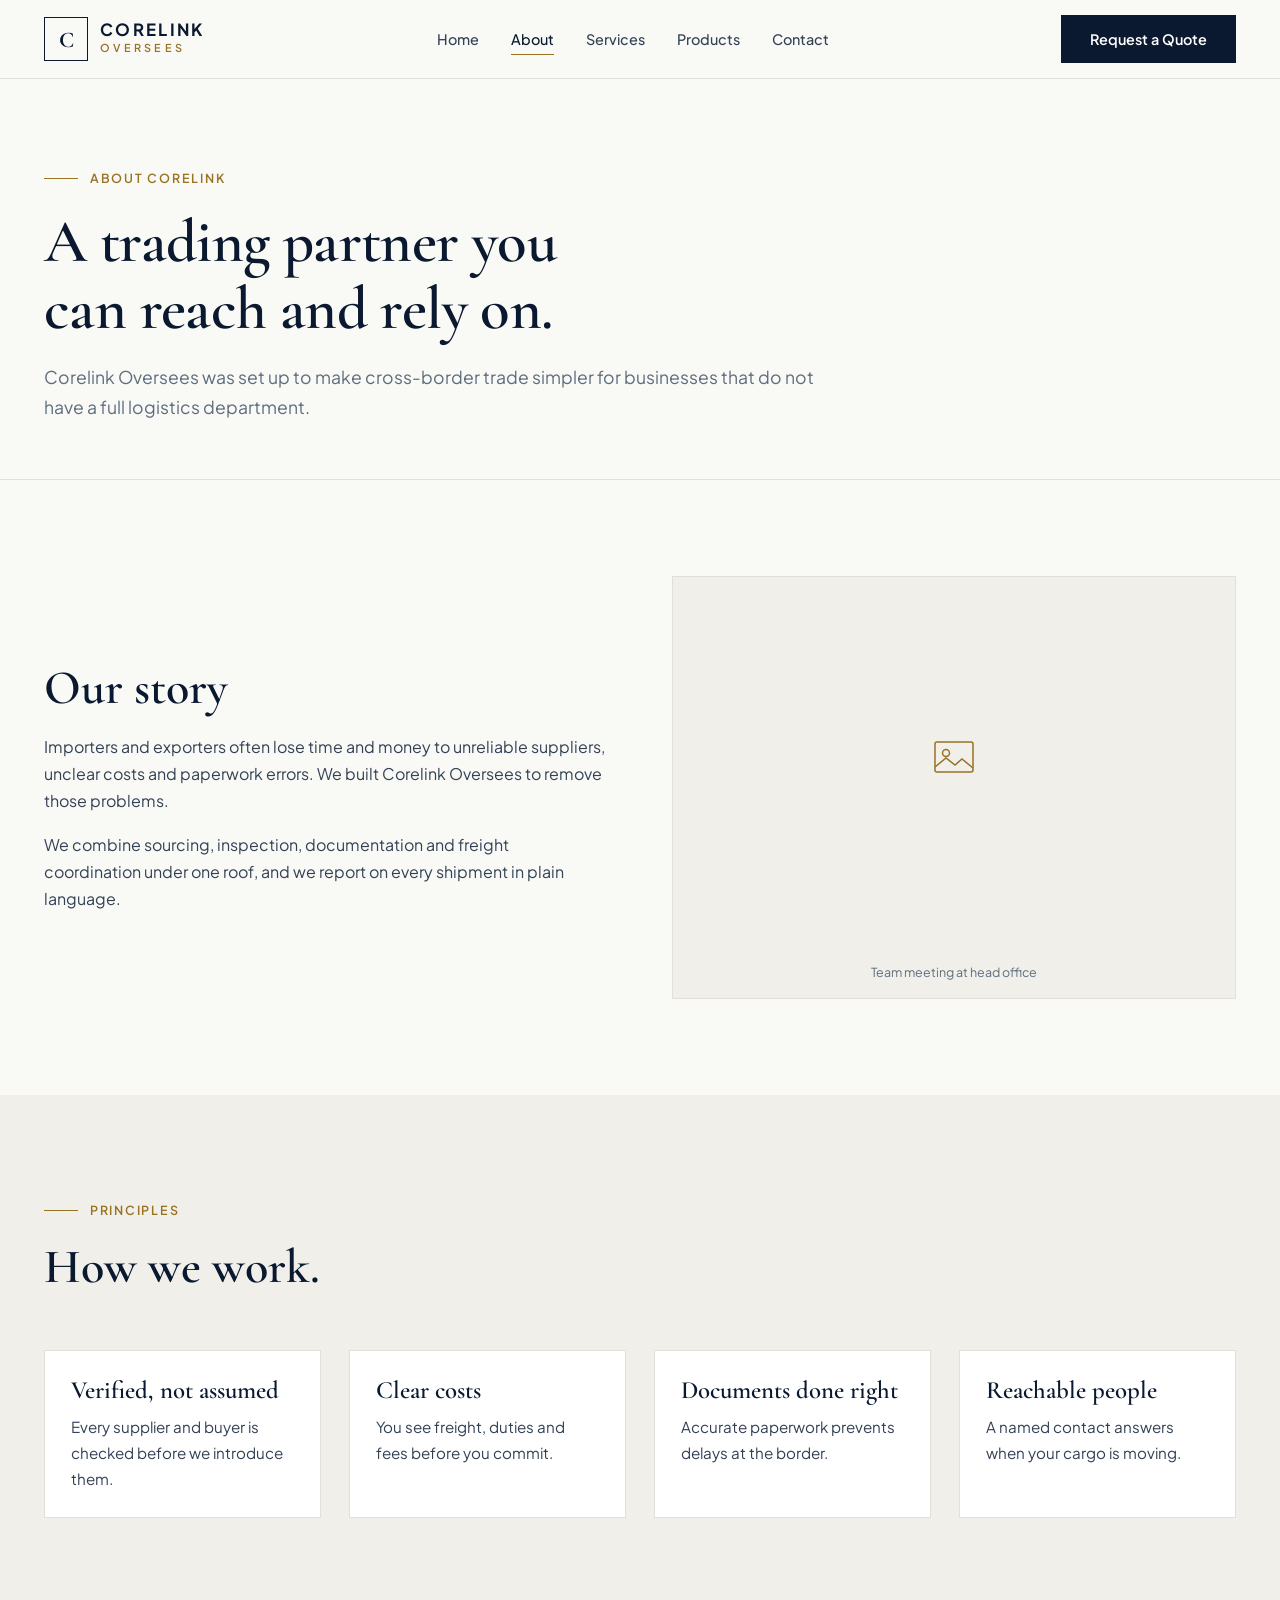
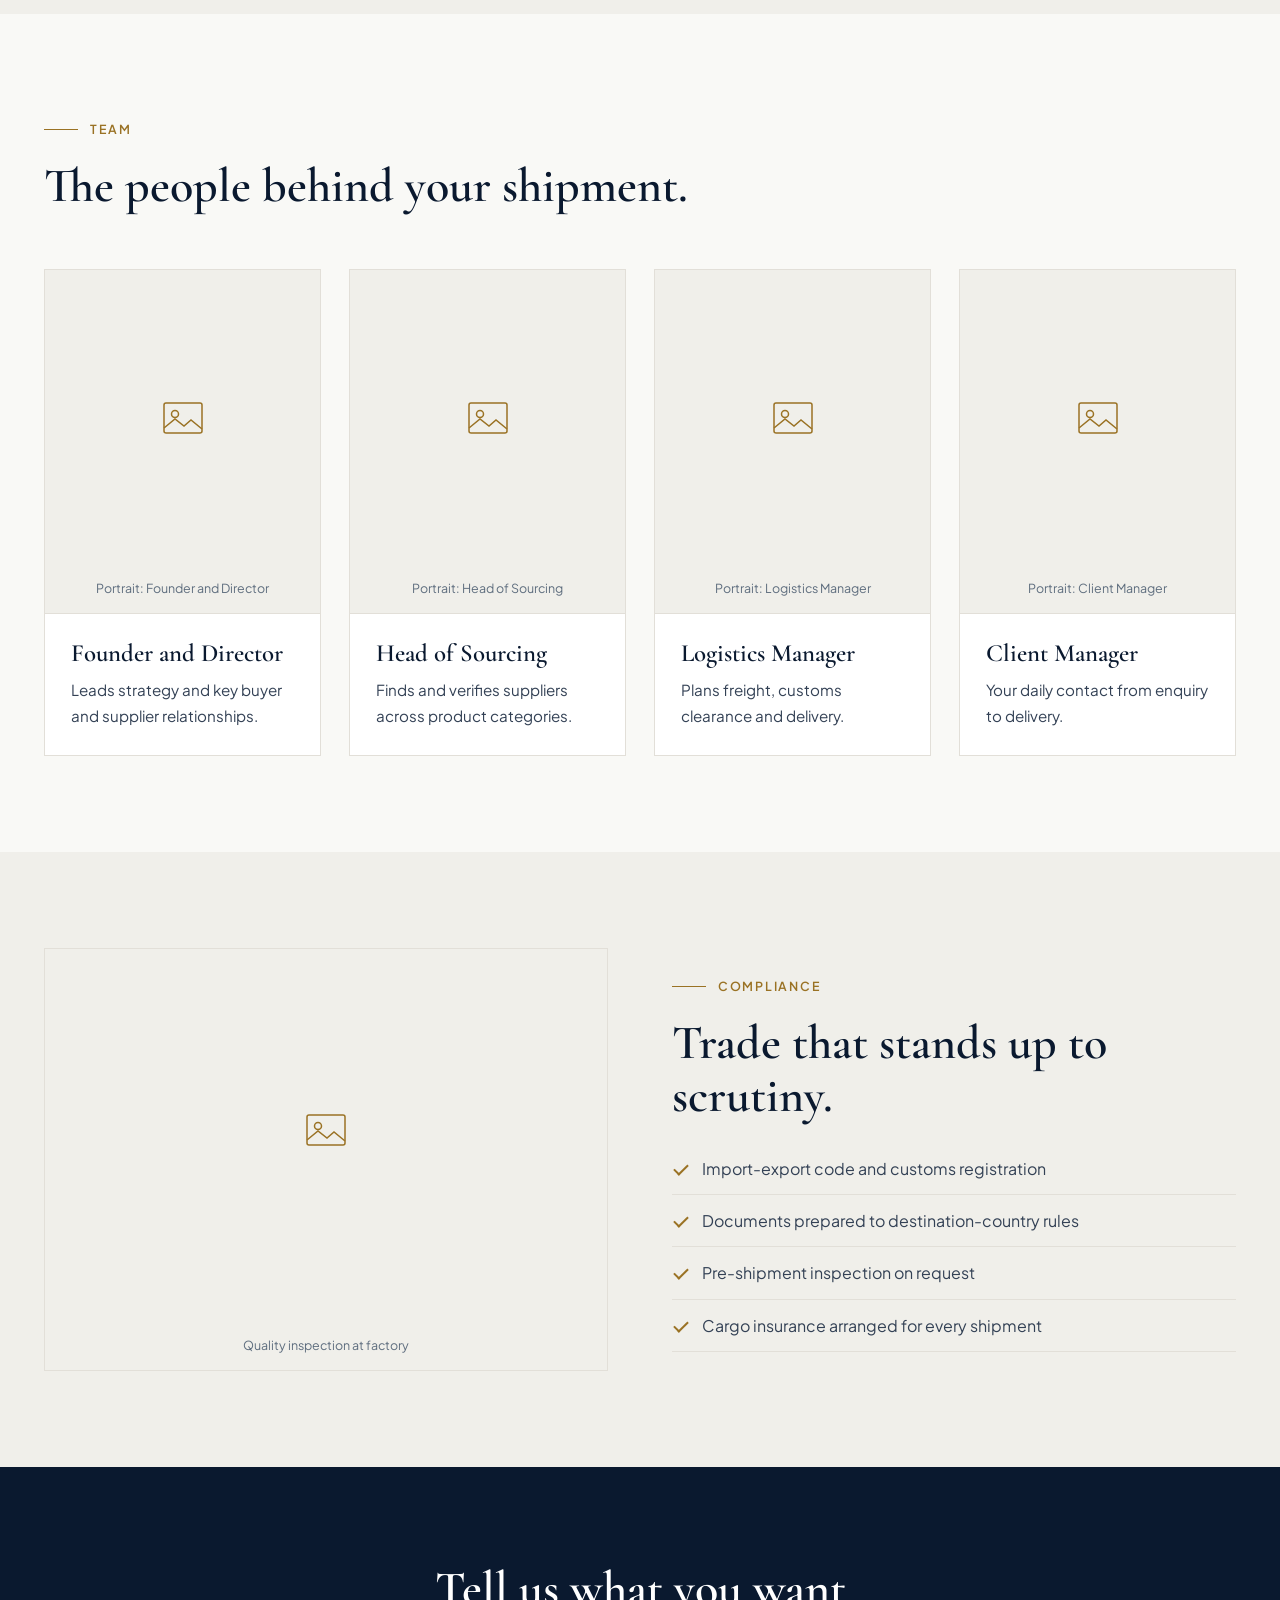
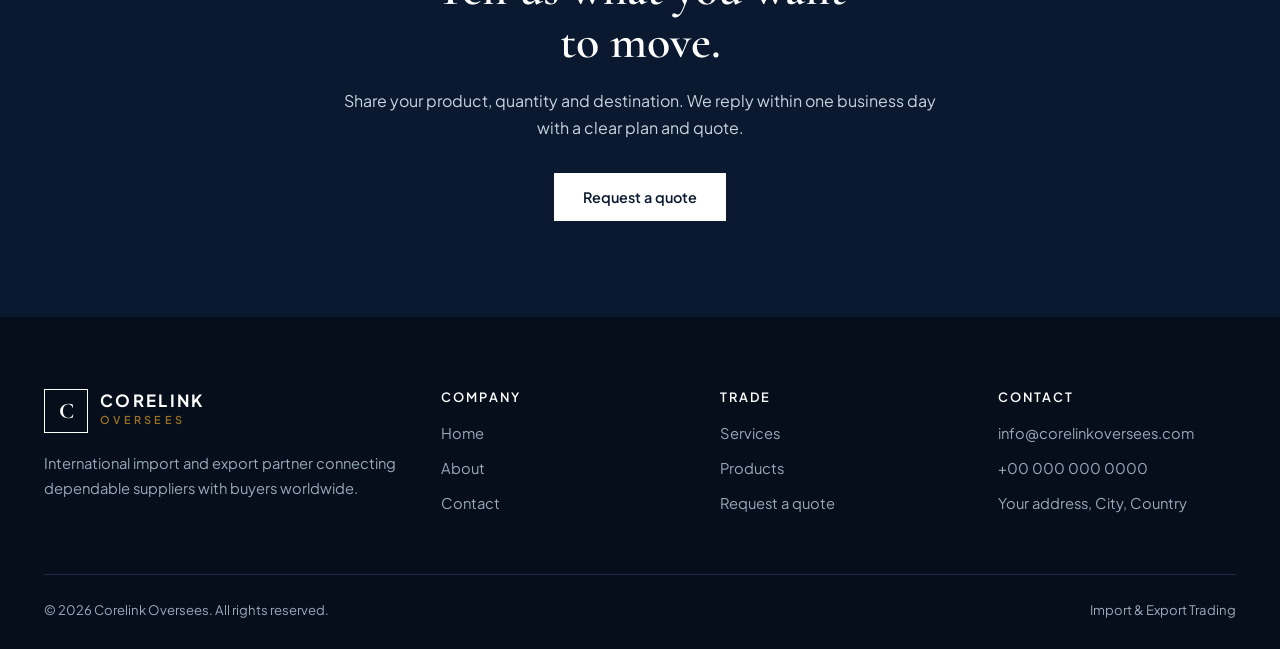
==== about.html @ 9d37d99a "Add Corelink Oversees multi-page website" ====
<!DOCTYPE html>
<html lang="en"><head><meta charset="UTF-8"><meta name="viewport" content="width=device-width,initial-scale=1">
<title>About | Corelink Oversees</title><meta name="description" content="Learn how Corelink Oversees helps businesses buy and sell across borders with verified partners and clear costs.">
<meta property="og:title" content="About | Corelink Oversees"><meta property="og:description" content="Learn how Corelink Oversees helps businesses buy and sell across borders with verified partners and clear costs."><meta property="og:type" content="website">
<link rel="preconnect" href="https://fonts.googleapis.com"><link rel="preconnect" href="https://fonts.gstatic.com" crossorigin>
<link href="https://fonts.googleapis.com/css2?family=Cormorant+Garamond:ital,wght@0,500;0,600;0,700;1,500;1,600&family=Plus+Jakarta+Sans:wght@400;500;600;700&display=swap" rel="stylesheet">
<link rel="stylesheet" href="assets/style.css"></head><body><header class="site-header"><div class="container nav">
<a href="index.html" class="brand" aria-label="Corelink Oversees home"><span class="brand-logo">C</span><span><span class="brand-title">CORELINK</span><span class="brand-sub">Oversees</span></span></a>
<nav aria-label="Main"><ul class="nav-links" id="navLinks"><li><a href="index.html">Home</a></li><li><a href="about.html" class=active aria-current=page>About</a></li><li><a href="services.html">Services</a></li><li><a href="products.html">Products</a></li><li><a href="contact.html">Contact</a></li></ul></nav>
<a href="contact.html" class="btn btn-navy nav-cta">Request a Quote</a>
<button class="menu-toggle" aria-label="Toggle menu" aria-expanded="false"><span></span><span></span></button></div></header><main><section class="page-hero"><div class="container"><span class="eyebrow">About Corelink</span><h1>A trading partner you can reach and rely on.</h1><p class="lead">Corelink Oversees was set up to make cross-border trade simpler for businesses that do not have a full logistics department.</p></div></section>
<section><div class="container split"><div><h2>Our story</h2><p style="margin-top:18px">Importers and exporters often lose time and money to unreliable suppliers, unclear costs and paperwork errors. We built Corelink Oversees to remove those problems.</p><p>We combine sourcing, inspection, documentation and freight coordination under one roof, and we report on every shipment in plain language.</p></div><figure class="ph r43" data-label="Team meeting at head office" role="img" aria-label="Image placeholder: Team meeting at head office"></figure></div></section>
<section class="alt"><div class="container"><div class="head"><span class="eyebrow">Principles</span><h2>How we work.</h2></div><div class="grid"><article class="card"><div class="card-body"><h3>Verified, not assumed</h3><p>Every supplier and buyer is checked before we introduce them.</p></div></article><article class="card"><div class="card-body"><h3>Clear costs</h3><p>You see freight, duties and fees before you commit.</p></div></article><article class="card"><div class="card-body"><h3>Documents done right</h3><p>Accurate paperwork prevents delays at the border.</p></div></article><article class="card"><div class="card-body"><h3>Reachable people</h3><p>A named contact answers when your cargo is moving.</p></div></article></div></div></section>
<section><div class="container"><div class="head"><span class="eyebrow">Team</span><h2>The people behind your shipment.</h2></div>
<div class="grid"><article class="card"><figure class="ph r45" data-label="Portrait: Founder and Director" role="img" aria-label="Image placeholder: Portrait: Founder and Director"></figure><div class="card-body"><h3>Founder and Director</h3><p>Leads strategy and key buyer and supplier relationships.</p></div></article><article class="card"><figure class="ph r45" data-label="Portrait: Head of Sourcing" role="img" aria-label="Image placeholder: Portrait: Head of Sourcing"></figure><div class="card-body"><h3>Head of Sourcing</h3><p>Finds and verifies suppliers across product categories.</p></div></article><article class="card"><figure class="ph r45" data-label="Portrait: Logistics Manager" role="img" aria-label="Image placeholder: Portrait: Logistics Manager"></figure><div class="card-body"><h3>Logistics Manager</h3><p>Plans freight, customs clearance and delivery.</p></div></article><article class="card"><figure class="ph r45" data-label="Portrait: Client Manager" role="img" aria-label="Image placeholder: Portrait: Client Manager"></figure><div class="card-body"><h3>Client Manager</h3><p>Your daily contact from enquiry to delivery.</p></div></article></div></div></section>
<section class="alt"><div class="container split"><div><figure class="ph r43" data-label="Quality inspection at factory" role="img" aria-label="Image placeholder: Quality inspection at factory"></figure></div><div><span class="eyebrow">Compliance</span><h2>Trade that stands up to scrutiny.</h2><ul class="checks" style="margin-top:20px"><li>Import-export code and customs registration</li><li>Documents prepared to destination-country rules</li><li>Pre-shipment inspection on request</li><li>Cargo insurance arranged for every shipment</li></ul></div></div></section><section class="cta"><div class="container"><h2>Tell us what you want to move.</h2><p>Share your product, quantity and destination. We reply within one business day with a clear plan and quote.</p><a class="btn btn-light" href="contact.html">Request a quote</a></div></section></main><footer><div class="container"><div class="foot">
<div><a href="index.html" class="brand"><span class="brand-logo">C</span><span><span class="brand-title">CORELINK</span><span class="brand-sub">Oversees</span></span></a>
<p style="margin-top:18px;max-width:34ch">International import and export partner connecting dependable suppliers with buyers worldwide.</p></div>
<div><h4>Company</h4><ul><li><a href="index.html">Home</a></li><li><a href="about.html">About</a></li><li><a href="contact.html">Contact</a></li></ul></div>
<div><h4>Trade</h4><ul><li><a href="services.html">Services</a></li><li><a href="products.html">Products</a></li><li><a href="contact.html">Request a quote</a></li></ul></div>
<div><h4>Contact</h4><ul><li>info@corelinkoversees.com</li><li>+00 000 000 0000</li><li>Your address, City, Country</li></ul></div></div>
<div class="legal"><span>&copy; 2026 Corelink Oversees. All rights reserved.</span><span>Import &amp; Export Trading</span></div></div></footer>
<script src="assets/main.js"></script></body></html>
---- assets/style.css ----
:root{--bg:#F9F9F6;--surface:#fff;--subtle:#F0EFEA;--navy:#0A192F;--navy-deep:#050E1A;--body:#334155;--muted:#5E6D7E;--gold:#9A7224;--gold-light:#B88A2E;--gold-wash:#F5EEDB;--line:#E2DFD8;--serif:'Cormorant Garamond',Georgia,serif;--sans:'Plus Jakarta Sans',system-ui,-apple-system,'Segoe UI',Roboto,sans-serif;--max:1240px;--ease:cubic-bezier(.16,1,.3,1)}
*{box-sizing:border-box;margin:0;padding:0}html{scroll-behavior:smooth}
body{font-family:var(--sans);background:var(--bg);color:var(--body);line-height:1.7;font-size:16px;-webkit-font-smoothing:antialiased}
img{max-width:100%;display:block}a{color:inherit;text-decoration:none}ul{list-style:none}
:focus-visible{outline:2px solid var(--gold);outline-offset:3px}
.container{width:100%;max-width:var(--max);margin:0 auto;padding:0 24px}
h1,h2,h3{font-family:var(--serif);color:var(--navy);line-height:1.1;font-weight:600}
h1{font-size:clamp(2.6rem,6vw,4.6rem);letter-spacing:-.01em}h2{font-size:clamp(2rem,4vw,3rem)}h3{font-size:1.55rem}
p+p{margin-top:1rem}.lead{font-size:1.1rem;color:var(--muted);max-width:60ch}
.eyebrow{display:inline-flex;align-items:center;gap:12px;font-size:.78rem;font-weight:600;letter-spacing:.14em;text-transform:uppercase;color:var(--gold);margin-bottom:20px}
.eyebrow::before{content:"";width:34px;height:1px;background:var(--gold)}
.gold{color:var(--gold);font-style:italic}
.btn{display:inline-block;padding:14px 28px;font:600 .9rem var(--sans);border:1px solid var(--navy);cursor:pointer;transition:all .3s var(--ease);background:none}
.btn-navy{background:var(--navy);color:#fff}.btn-navy:hover{background:var(--gold);border-color:var(--gold)}
.btn-outline{color:var(--navy)}.btn-outline:hover{background:var(--navy);color:#fff}
.btn-light{background:#fff;color:var(--navy);border-color:#fff}.btn-light:hover{background:var(--gold);border-color:var(--gold);color:#fff}
/* header */
.site-header{position:sticky;top:0;z-index:50;background:rgba(249,249,246,.94);backdrop-filter:blur(10px);border-bottom:1px solid var(--line);transition:box-shadow .3s}
.site-header.scrolled{box-shadow:0 6px 24px rgba(10,25,47,.07)}
.nav{display:flex;align-items:center;justify-content:space-between;height:78px;gap:24px}
.brand{display:flex;align-items:center;gap:12px}
.brand-logo{width:44px;height:44px;border:1px solid var(--navy);display:grid;place-items:center;font:700 1.4rem var(--serif);color:var(--navy)}
.brand-title{display:block;font:700 1.05rem var(--sans);letter-spacing:.14em;color:var(--navy);line-height:1.1}
.brand-sub{display:block;font-size:.68rem;letter-spacing:.3em;text-transform:uppercase;color:var(--gold);font-weight:600}
.nav-links{display:flex;gap:32px}.nav-links a{font-size:.9rem;font-weight:500;color:var(--body);padding:6px 0;border-bottom:1px solid transparent;transition:.3s}
.nav-links a:hover,.nav-links a.active{color:var(--navy);border-color:var(--gold)}
.menu-toggle{display:none;background:none;border:0;width:44px;height:44px;cursor:pointer;position:relative}
.menu-toggle span{position:absolute;left:10px;right:10px;height:2px;background:var(--navy);transition:.3s}.menu-toggle span:first-child{top:18px}.menu-toggle span:last-child{top:26px}
.menu-toggle[aria-expanded=true] span:first-child{top:22px;transform:rotate(45deg)}.menu-toggle[aria-expanded=true] span:last-child{top:22px;transform:rotate(-45deg)}
/* placeholders */
.ph{position:relative;background:var(--subtle) url("data:image/svg+xml,%3Csvg xmlns='http://www.w3.org/2000/svg' width='48' height='48' fill='none' stroke='%239A7224' stroke-width='1.5'%3E%3Crect x='5' y='9' width='38' height='30' rx='2'/%3E%3Ccircle cx='16' cy='20' r='3.5'/%3E%3Cpath d='M5 34l11-9 9 7 7-6 11 9'/%3E%3C/svg%3E") center 42%/48px no-repeat;border:1px solid var(--line);overflow:hidden;min-height:200px}
.ph::after{content:attr(data-label);position:absolute;left:0;right:0;bottom:0;padding:14px 16px;font-size:.78rem;color:var(--muted);text-align:center;background:linear-gradient(transparent,rgba(240,239,234,.95) 60%)}
.ph img{position:absolute;inset:0;width:100%;height:100%;object-fit:cover}.ph:has(img)::after{display:none}
.r43{aspect-ratio:4/3}.r169{aspect-ratio:16/9}.r45{aspect-ratio:4/5}.r11{aspect-ratio:1}
/* hero */
.hero{padding:72px 0 0;border-bottom:1px solid var(--line)}
.hero-grid{display:grid;grid-template-columns:1.05fr .95fr;gap:56px;align-items:center;padding-bottom:64px}
.hero h1{margin-bottom:24px}.hero .lead{margin-bottom:34px}.btns{display:flex;gap:14px;flex-wrap:wrap}
.hero-visual{position:relative}.hero-visual .ph{aspect-ratio:4/5}
.hero-visual svg{position:absolute;right:-60px;top:-50px;width:260px;opacity:.9;pointer-events:none;animation:spin 90s linear infinite}
@keyframes spin{to{transform:rotate(360deg)}}
.ticker{display:flex;justify-content:space-between;gap:16px;flex-wrap:wrap;padding:20px 0;border-top:1px solid var(--navy);font:600 .78rem var(--sans);letter-spacing:.35em;color:var(--navy)}
.page-hero{padding:80px 0 56px;border-bottom:1px solid var(--line)}.page-hero h1{font-size:clamp(2.4rem,5vw,3.8rem);max-width:18ch}.page-hero .lead{margin-top:20px}
/* sections */
section{padding:96px 0}.alt{background:var(--subtle)}
.head{max-width:680px;margin-bottom:56px}.head h2{margin-bottom:16px}
.split{display:grid;grid-template-columns:1fr 1fr;gap:64px;align-items:center}.split.flip>:first-child{order:2}
.grid{display:grid;gap:28px;grid-template-columns:repeat(auto-fit,minmax(260px,1fr))}
.card{background:var(--surface);border:1px solid var(--line);transition:transform .3s var(--ease),border-color .3s}.card:hover{transform:translateY(-4px);border-color:var(--gold)}
.card .ph{border:0;border-bottom:1px solid var(--line)}.card-body{padding:26px}.card h3{margin-bottom:10px}.card p{font-size:.95rem}
.more{display:inline-block;margin-top:16px;font-size:.85rem;font-weight:600;color:var(--gold);border-bottom:1px solid var(--gold)}
.steps{counter-reset:s;display:grid;gap:0;grid-template-columns:repeat(auto-fit,minmax(220px,1fr));border-top:1px solid var(--navy)}
.step{padding:28px 24px 8px 0}.step::before{counter-increment:s;content:counter(s);font:600 2.4rem var(--serif);color:var(--gold);display:block;margin-bottom:8px}.step h3{font-size:1.35rem;margin-bottom:8px}.step p{font-size:.93rem}
.chips{display:flex;flex-wrap:wrap;gap:10px;margin-top:22px}.chips li{padding:7px 16px;background:var(--gold-wash);color:var(--gold);font-size:.82rem;font-weight:600;border:1px solid rgba(154,114,36,.3)}
.checks li{padding:12px 0 12px 30px;border-bottom:1px solid var(--line);position:relative}.checks li::before{content:"";position:absolute;left:2px;top:21px;width:12px;height:6px;border-left:2px solid var(--gold);border-bottom:2px solid var(--gold);transform:rotate(-45deg)}
.cta{background:var(--navy);color:#c9d3e0;text-align:center;padding:96px 0}.cta h2{color:#fff;max-width:20ch;margin:0 auto 18px}.cta p{max-width:52ch;margin:0 auto 32px}
/* contact */
.contact-grid{display:grid;grid-template-columns:1.2fr .8fr;gap:56px}
form{display:grid;gap:18px}.row{display:grid;grid-template-columns:1fr 1fr;gap:18px}
label{font-size:.85rem;font-weight:600;color:var(--navy);display:grid;gap:6px}
input,select,textarea{font:inherit;padding:13px 14px;border:1px solid var(--line);background:#fff;color:var(--navy);border-radius:0}
input:focus,select:focus,textarea:focus{outline:2px solid var(--gold);border-color:var(--gold)}
.note{font-size:.88rem;color:var(--gold);font-weight:600;min-height:1.4em}
.info li{padding:18px 0;border-bottom:1px solid var(--line)}.info strong{display:block;color:var(--navy);font-family:var(--serif);font-size:1.25rem}
/* footer */
footer{background:var(--navy-deep);color:#9aa8bb;padding:72px 0 28px;font-size:.92rem}
.foot{display:grid;grid-template-columns:1.5fr 1fr 1fr 1fr;gap:40px;padding-bottom:48px}
footer h4{color:#fff;font:600 .8rem var(--sans);letter-spacing:.16em;text-transform:uppercase;margin-bottom:16px}footer li{margin-bottom:10px}footer a:hover{color:var(--gold-light)}
footer .brand-title{color:#fff}footer .brand-logo{border-color:#fff;color:#fff}
.legal{border-top:1px solid #1b2a42;padding-top:24px;display:flex;justify-content:space-between;flex-wrap:wrap;gap:8px;font-size:.82rem}
@media(max-width:960px){.hero-grid,.split,.contact-grid{grid-template-columns:1fr;gap:40px}.split.flip>:first-child{order:0}.hero-visual svg{right:-10px;width:180px}.foot{grid-template-columns:1fr 1fr}
.menu-toggle{display:block}.nav-links{position:fixed;top:78px;left:0;right:0;bottom:0;background:var(--bg);flex-direction:column;gap:0;padding:16px 24px;transform:translateX(100%);transition:transform .4s var(--ease)}
.nav-links.open{transform:none}.nav-links a{display:block;padding:18px 0;font-size:1.15rem;border-bottom:1px solid var(--line)}.nav-cta{display:none}section{padding:64px 0}}
@media(max-width:560px){.row,.foot{grid-template-columns:1fr}.ticker{letter-spacing:.2em;font-size:.7rem}.btn{width:100%;text-align:center}}
@media(prefers-reduced-motion:reduce){*{animation:none!important;transition:none!important;scroll-behavior:auto!important}}
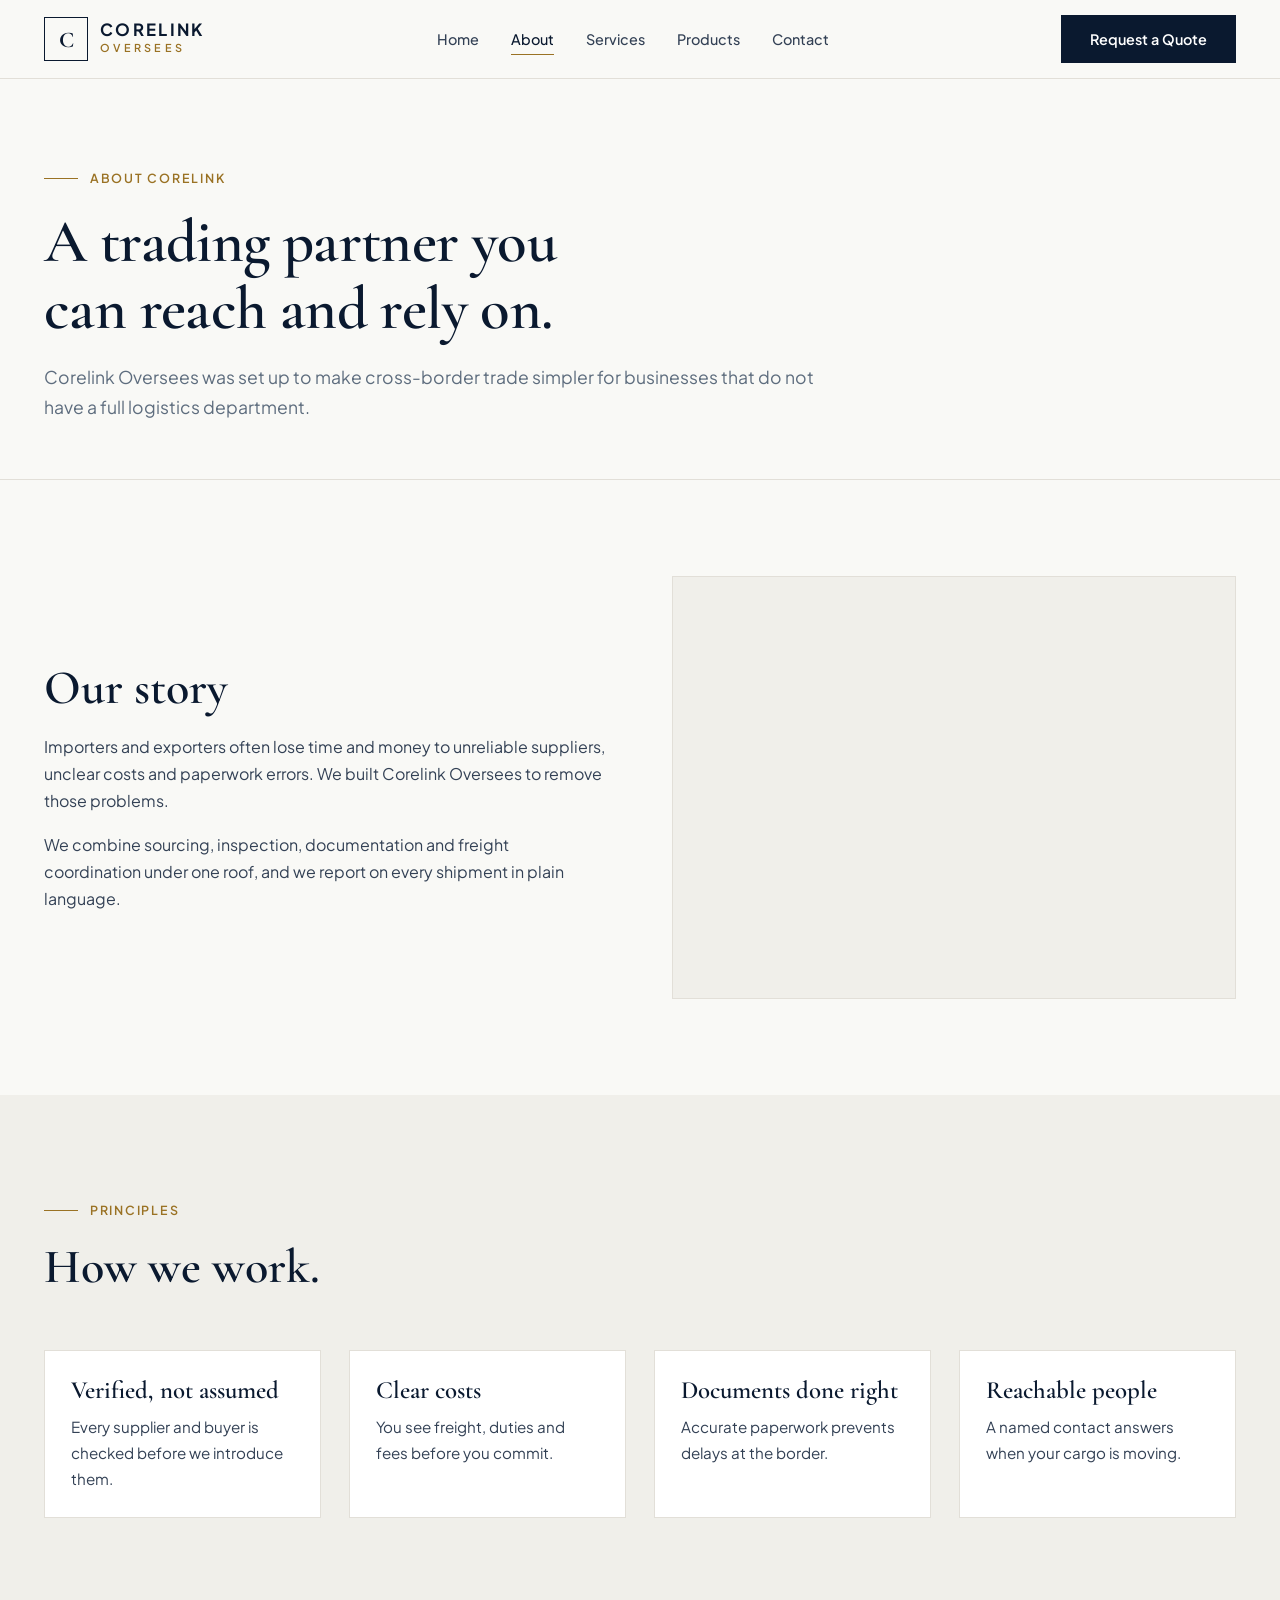
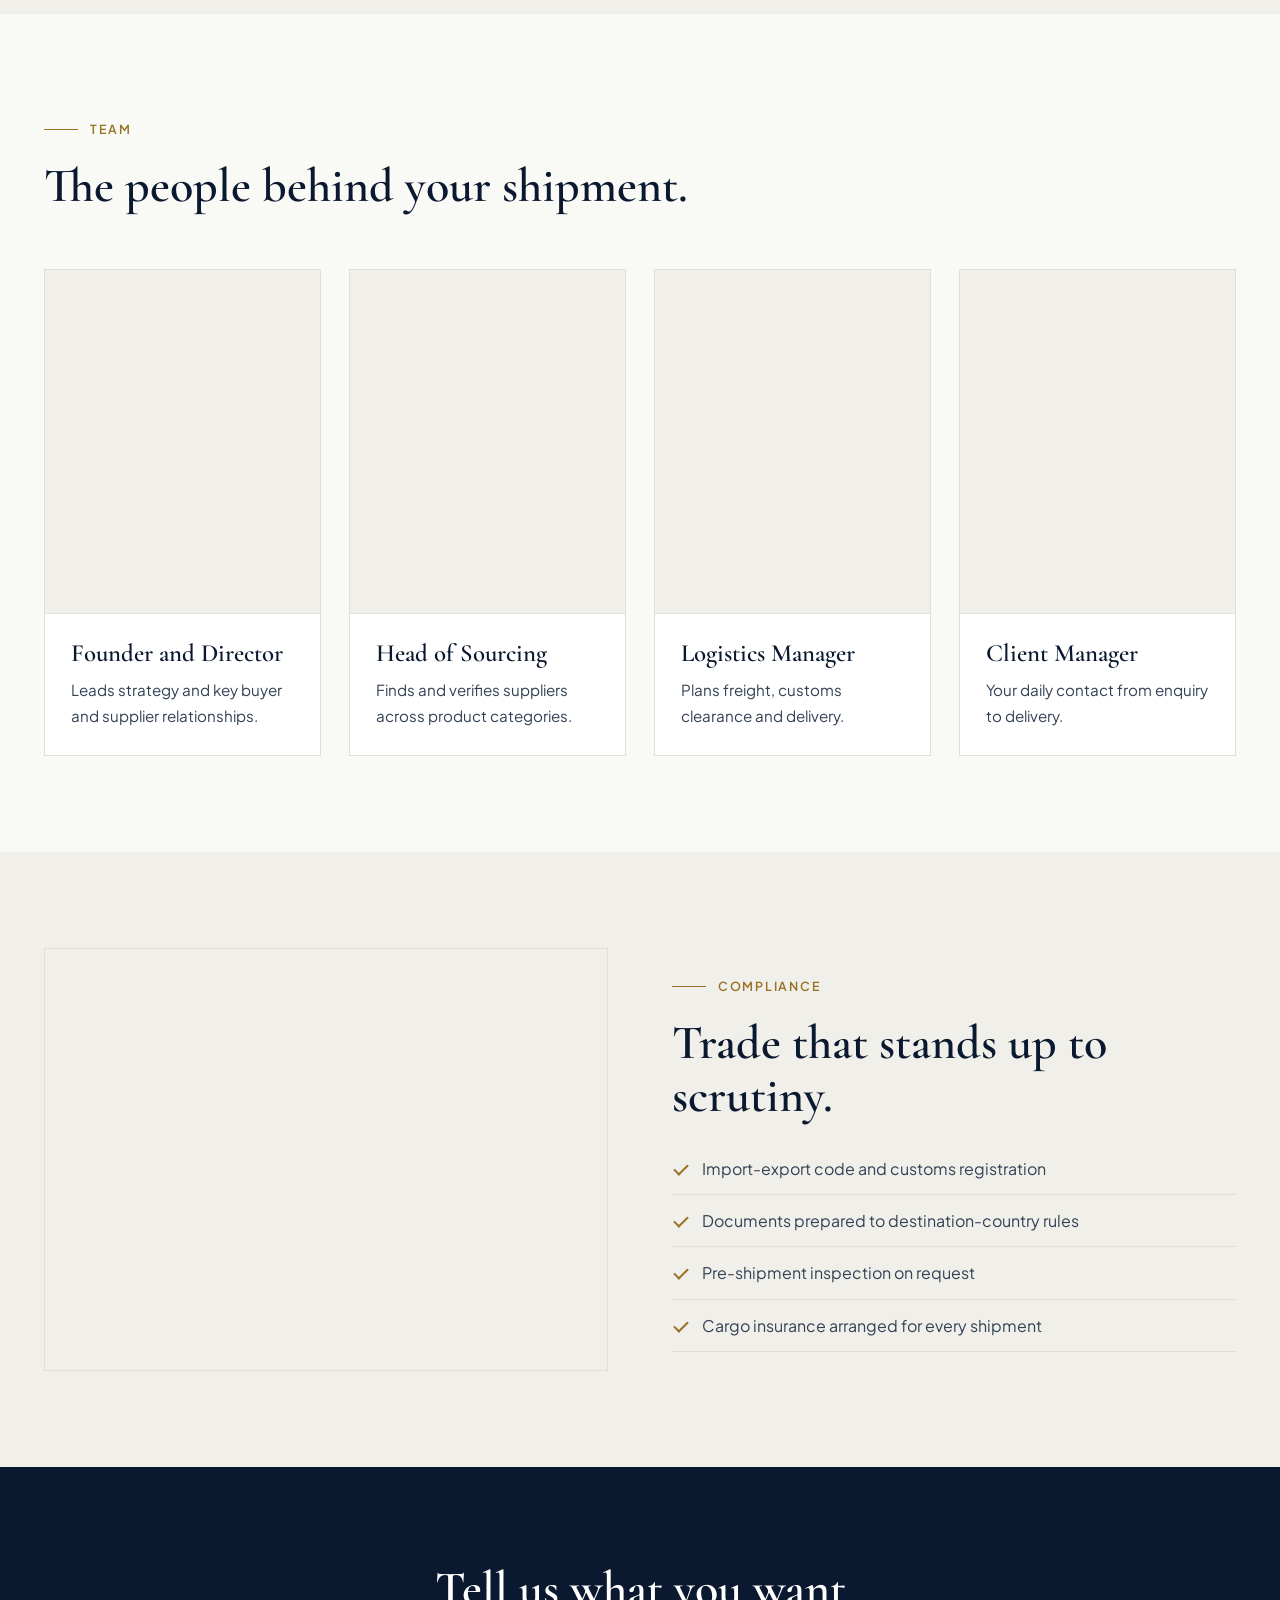
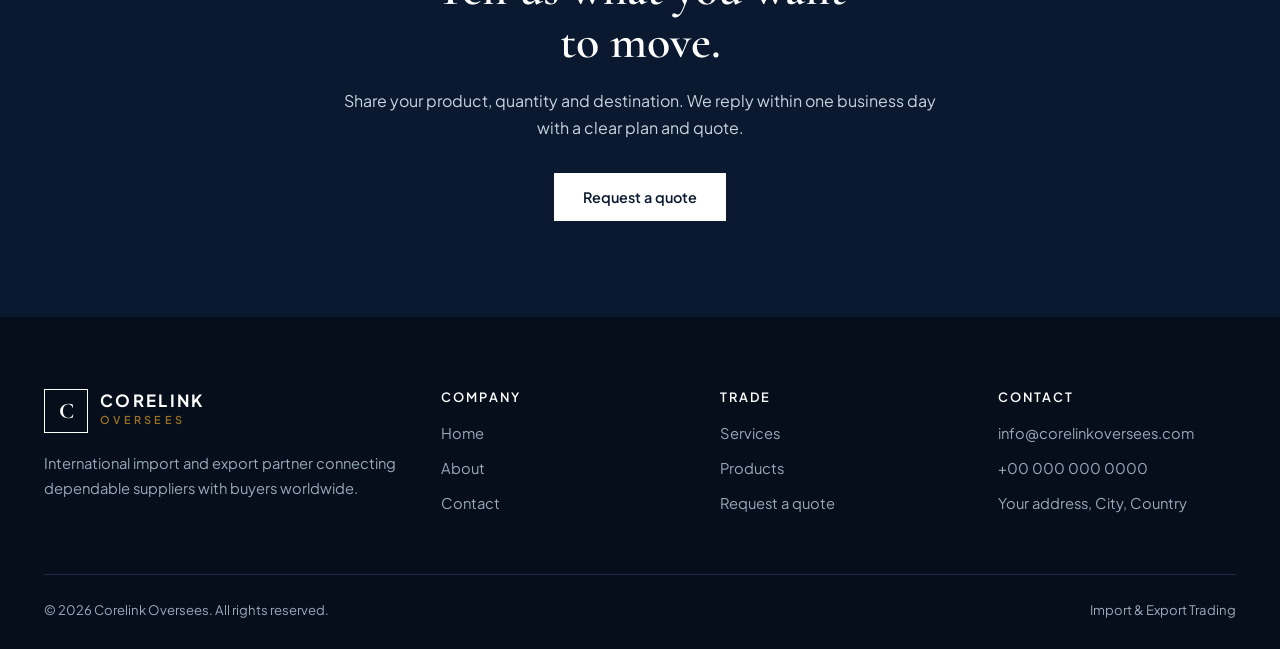
==== commit 9389d73c: "Add relevant stock photography across site" ====
--- a/about.html
+++ b/about.html
@@ -9,11 +9,11 @@
 <nav aria-label="Main"><ul class="nav-links" id="navLinks"><li><a href="index.html">Home</a></li><li><a href="about.html" class=active aria-current=page>About</a></li><li><a href="services.html">Services</a></li><li><a href="products.html">Products</a></li><li><a href="contact.html">Contact</a></li></ul></nav>
 <a href="contact.html" class="btn btn-navy nav-cta">Request a Quote</a>
 <button class="menu-toggle" aria-label="Toggle menu" aria-expanded="false"><span></span><span></span></button></div></header><main><section class="page-hero"><div class="container"><span class="eyebrow">About Corelink</span><h1>A trading partner you can reach and rely on.</h1><p class="lead">Corelink Oversees was set up to make cross-border trade simpler for businesses that do not have a full logistics department.</p></div></section>
-<section><div class="container split"><div><h2>Our story</h2><p style="margin-top:18px">Importers and exporters often lose time and money to unreliable suppliers, unclear costs and paperwork errors. We built Corelink Oversees to remove those problems.</p><p>We combine sourcing, inspection, documentation and freight coordination under one roof, and we report on every shipment in plain language.</p></div><figure class="ph r43" data-label="Team meeting at head office" role="img" aria-label="Image placeholder: Team meeting at head office"></figure></div></section>
+<section><div class="container split"><div><h2>Our story</h2><p style="margin-top:18px">Importers and exporters often lose time and money to unreliable suppliers, unclear costs and paperwork errors. We built Corelink Oversees to remove those problems.</p><p>We combine sourcing, inspection, documentation and freight coordination under one roof, and we report on every shipment in plain language.</p></div><figure class="ph r43" role="img" aria-label="Team meeting at head office" style="background-image:url('https://images.unsplash.com/photo-1521737711867-e3b97375f902?auto=format&fit=crop&w=1400&q=85');background-size:cover;background-position:center"></figure></div></section>
 <section class="alt"><div class="container"><div class="head"><span class="eyebrow">Principles</span><h2>How we work.</h2></div><div class="grid"><article class="card"><div class="card-body"><h3>Verified, not assumed</h3><p>Every supplier and buyer is checked before we introduce them.</p></div></article><article class="card"><div class="card-body"><h3>Clear costs</h3><p>You see freight, duties and fees before you commit.</p></div></article><article class="card"><div class="card-body"><h3>Documents done right</h3><p>Accurate paperwork prevents delays at the border.</p></div></article><article class="card"><div class="card-body"><h3>Reachable people</h3><p>A named contact answers when your cargo is moving.</p></div></article></div></div></section>
 <section><div class="container"><div class="head"><span class="eyebrow">Team</span><h2>The people behind your shipment.</h2></div>
-<div class="grid"><article class="card"><figure class="ph r45" data-label="Portrait: Founder and Director" role="img" aria-label="Image placeholder: Portrait: Founder and Director"></figure><div class="card-body"><h3>Founder and Director</h3><p>Leads strategy and key buyer and supplier relationships.</p></div></article><article class="card"><figure class="ph r45" data-label="Portrait: Head of Sourcing" role="img" aria-label="Image placeholder: Portrait: Head of Sourcing"></figure><div class="card-body"><h3>Head of Sourcing</h3><p>Finds and verifies suppliers across product categories.</p></div></article><article class="card"><figure class="ph r45" data-label="Portrait: Logistics Manager" role="img" aria-label="Image placeholder: Portrait: Logistics Manager"></figure><div class="card-body"><h3>Logistics Manager</h3><p>Plans freight, customs clearance and delivery.</p></div></article><article class="card"><figure class="ph r45" data-label="Portrait: Client Manager" role="img" aria-label="Image placeholder: Portrait: Client Manager"></figure><div class="card-body"><h3>Client Manager</h3><p>Your daily contact from enquiry to delivery.</p></div></article></div></div></section>
-<section class="alt"><div class="container split"><div><figure class="ph r43" data-label="Quality inspection at factory" role="img" aria-label="Image placeholder: Quality inspection at factory"></figure></div><div><span class="eyebrow">Compliance</span><h2>Trade that stands up to scrutiny.</h2><ul class="checks" style="margin-top:20px"><li>Import-export code and customs registration</li><li>Documents prepared to destination-country rules</li><li>Pre-shipment inspection on request</li><li>Cargo insurance arranged for every shipment</li></ul></div></div></section><section class="cta"><div class="container"><h2>Tell us what you want to move.</h2><p>Share your product, quantity and destination. We reply within one business day with a clear plan and quote.</p><a class="btn btn-light" href="contact.html">Request a quote</a></div></section></main><footer><div class="container"><div class="foot">
+<div class="grid"><article class="card"><figure class="ph r45" role="img" aria-label="Representative stock portrait; replace with actual team photo (Founder and Director)" style="background-image:url('https://images.unsplash.com/photo-1560250097-0b93528c311a?auto=format&fit=crop&w=1400&q=85');background-size:cover;background-position:center"></figure><div class="card-body"><h3>Founder and Director</h3><p>Leads strategy and key buyer and supplier relationships.</p></div></article><article class="card"><figure class="ph r45" role="img" aria-label="Representative stock portrait; replace with actual team photo (Head of Sourcing)" style="background-image:url('https://images.unsplash.com/photo-1500648767791-00dcc994a43e?auto=format&fit=crop&w=1400&q=85');background-size:cover;background-position:center"></figure><div class="card-body"><h3>Head of Sourcing</h3><p>Finds and verifies suppliers across product categories.</p></div></article><article class="card"><figure class="ph r45" role="img" aria-label="Representative stock portrait; replace with actual team photo (Logistics Manager)" style="background-image:url('https://images.unsplash.com/photo-1519085360753-af0119f7cbe7?auto=format&fit=crop&w=1400&q=85');background-size:cover;background-position:center"></figure><div class="card-body"><h3>Logistics Manager</h3><p>Plans freight, customs clearance and delivery.</p></div></article><article class="card"><figure class="ph r45" role="img" aria-label="Representative stock portrait; replace with actual team photo (Client Manager)" style="background-image:url('https://images.unsplash.com/photo-1573496359142-b8d87734a5a2?auto=format&fit=crop&w=1400&q=85');background-size:cover;background-position:center"></figure><div class="card-body"><h3>Client Manager</h3><p>Your daily contact from enquiry to delivery.</p></div></article></div></div></section>
+<section class="alt"><div class="container split"><div><figure class="ph r43" role="img" aria-label="Quality inspection at factory" style="background-image:url('https://images.unsplash.com/photo-1581092160607-ee22621dd758?auto=format&fit=crop&w=1400&q=85');background-size:cover;background-position:center"></figure></div><div><span class="eyebrow">Compliance</span><h2>Trade that stands up to scrutiny.</h2><ul class="checks" style="margin-top:20px"><li>Import-export code and customs registration</li><li>Documents prepared to destination-country rules</li><li>Pre-shipment inspection on request</li><li>Cargo insurance arranged for every shipment</li></ul></div></div></section><section class="cta"><div class="container"><h2>Tell us what you want to move.</h2><p>Share your product, quantity and destination. We reply within one business day with a clear plan and quote.</p><a class="btn btn-light" href="contact.html">Request a quote</a></div></section></main><footer><div class="container"><div class="foot">
 <div><a href="index.html" class="brand"><span class="brand-logo">C</span><span><span class="brand-title">CORELINK</span><span class="brand-sub">Oversees</span></span></a>
 <p style="margin-top:18px;max-width:34ch">International import and export partner connecting dependable suppliers with buyers worldwide.</p></div>
 <div><h4>Company</h4><ul><li><a href="index.html">Home</a></li><li><a href="about.html">About</a></li><li><a href="contact.html">Contact</a></li></ul></div>
